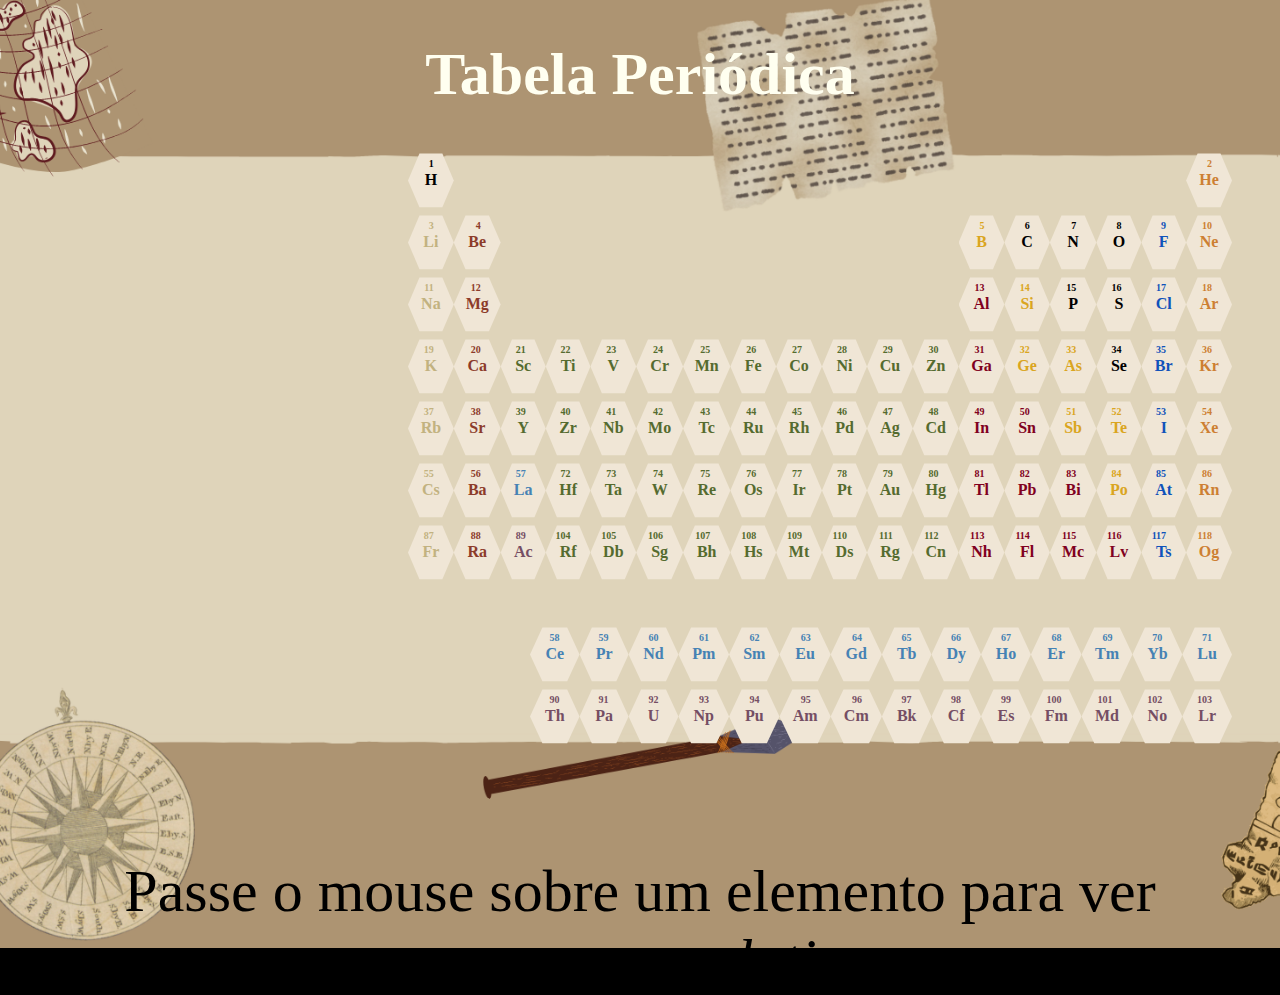
==== index.html @ 6f90566d "Update index.html" ====
<!DOCTYPE html>
<html lang="pt-BR">
<head>
    <meta charset="UTF-8">
    <meta name="viewport" content="width=device-width, initial-scale=1.0">
    <link rel="stylesheet" type="text/css" href="styles.css">
    
    <title>Tabela Periódica</title>

    <style>
    @font-face{
    font-family: 'fraktur shadowed';
    src: url("../fraktur_shadowed/FrakturShadowed.ttf");
}
    
    @font-face {
    font-family: 'enchanted land';
    src: url("../fonts/enchanted-land/Enchanted\Land.otf");
}

        h1{
            font-family: fraktur shadowed;
            font-size: 60px;
            text-align: center;
            color: #FFFFF0;
        }

         body {
            height: 100vh; /* altura total da janela */
            background-image: url('./3.png'); 
            background-size: cover; 
            background-position: center; 
            background-repeat: no-repeat; 
            background-color: black;
}

        table {
            border-collapse: collapse;
            margin: 40px;
            margin-left: 400px;
            margin-bottom: 20px; 
            
        }
        td, th {
            width: 60px;
            height: 60px;
            text-align: center;
            vertical-align:middle;
            position: relative;
            clip-path: polygon(25% 6.7%, 75% 6.7%, 100% 50%, 75% 93.3%, 25% 93.3%, 0% 50%);
            font-weight: bold;
        }

        .align-right {
            text-align: right;
            margin-left: 122px;
            margin-right: 0;
            width: fit-content;
}


        .bg {
            background-color: #f0e6d6;
        }
        .color1 {
            color: #c2b280; 
            background-color: #f0e6d6;
        }
        .color2 {
            color: #8c3b2a; 
            background-color: #f0e6d6;
        }
        .color3 {
            color: #556b2f;
            background-color: #f0e6d6;
        }   
        .color4 {
            color: #daa520;
            background-color: #f0e6d6;
        }   
        .color5 {
            color: #800020;
            background-color: #f0e6d6;
        }
        .color6{
            color: #0f52ba;
            background-color: #f0e6d6;
        }
        .color7{
            color: #cd7f32;
            background-color: #f0e6d6;
        }
        .color8 {
            color: #4682b4;
            background-color: #f0e6d6;
        }
        .color9{
            color: #754e64;
            background-color: #f0e6d6;
        }    

        .symbol {
    font-size: 16px;
    line-height: 1;
}
        .symbol sub {
    font-size: 10px;
    position: absolute;
    top: 10px;
    right: 20px;
}

.element {
            cursor: pointer;
        }

        #details {
            margin-top: 20px;
            font-size: 1.2em;
        }
    </style>
</head>

<body>

    <div class="content">
        <h1>Tabela Periódica</h1>
    </div>

    <table>
        <tr>
            <th class="bg">
                <div class="symbol" onmouseover="showElementDetails('Hydrogen')">
                H <sub>1</sub></div></a>
            </th> 
            <td></td>
            <td></td>
            <td></td> 
            <td></td>
            <td></td>
            <td></td>
            <td></td>
            <td></td>
            <td></td>
            <td></td>
            <td></td>
            <td></td>
            <td></td>
            <td></td>
            <td></td>
            <td></td>
            <th class="color7" onmouseover="showElementDetails('Helium')">
                <div class="symbol">             
                He <sub>2</sub></div>
            </th>
        </tr>
        <tr>
            <th class="color1" onmouseover="showElementDetails('Lithium')">
                <div class="symbol">
                Li <sub>3</sub></div>
            </th>
            <td class="color2">
                <div class="symbol" onmouseover="showElementDetails('Beryllium')">
                Be <sub>4</sub></div>
            </td>
            <td></td>
            <td></td>
            <td></td>
            <td></td>
            <td></td>
            <td></td>
            <td></td>
            <td></td>
            <td></td>
            <td></td>
            <td class="color4" onmouseover="showElementDetails('Borium')">
                <div class="symbol">
                B <sub>5</sub></div></td>
                <td class="bg" onmouseover="showElementDetails('Carbonium')">
                    <div class="symbol">
                    C <sub>6</sub></div>
                </td>
                <td class="bg" onmouseover="showElementDetails('Nitrogenium')">
                    <div class="symbol">        
                    N <sub>7</sub></div>
                </td>
                <td class="bg" onmouseover="showElementDetails('Oxygenium')">
                    <div class="symbol">  
                    O <sub>8</sub></div>
                </td>
                <td class="color6" onmouseover="showElementDetails('Fluorum')">
                    <div class="symbol"> 
                    F <sub>9</sub></div>
                </td>
                <th class="color7" onmouseover="showElementDetails('Neon')">
                    <div class="symbol">     
                    Ne <sub>10</sub></div>
                </th>
        </tr>
        <tr>
            <th class="color1" onmouseover="showElementDetails('Natrium')">
                <div class="symbol">   
                Na <sub>11</sub></div>
            </th>
            <td class="color2" onmouseover="showElementDetails('Magnesium')">
                <div class="symbol">  
                Mg <sub>12</sub></div>
            </td>
            <td></td>
            <td></td>
            <td></td>
            <td></td>
            <td></td>
            <td></td>
            <td></td>
            <td></td>
            <td></td>
            <td></td>
            <td class="color5" onmouseover="showElementDetails('Alumen')">
                <div class="symbol">  
                Al <sub>13</sub></div>
            </td>
            <td class="color4" onmouseover="showElementDetails('Silicium')">
                <div class="symbol">  
                Si <sub>14</sub></div>
            </td>
            <td class="bg" onmouseover="showElementDetails('Phosphorus')">
                <div class="symbol"> 
                P <sub>15</sub></div>
            </td>
            <td class="bg" onmouseover="showElementDetails('Sulphur')">
                <div class="symbol"> 
                S <sub>16</sub></div>
            </td>
            <td class="color6" onmouseover="showElementDetails('Clorum')">
                <div class="symbol"> 
                Cl <sub>17</sub></div>
            </td>
            <th class="color7" onmouseover="showElementDetails('Argon')">
                <div class="symbol"> 
                Ar <sub>18</sub></div>
            </th>
            </tr>
        <tr>
            <th class="color1" onmouseover="showElementDetails('Kalium')">
                <div class="symbol"> 
                K <sub>19</sub></div>
            </th>
            <td class="color2" onmouseover="showElementDetails('Calcium')">
                <div class="symbol"> 
                Ca <sub>20</sub></div>
            </td>
            <td class="color3" onmouseover="showElementDetails('Scandium')">
                <div class="symbol"> 
                Sc <sub>21</sub></div>
            </td>
            <td class="color3" onmouseover="showElementDetails('Titanium')">
                <div class="symbol"> 
                Ti <sub>22</sub></div>
            </td>
            <td class="color3" onmouseover="showElementDetails('Vanadium')">
                <div class="symbol"> 
                V <sub>23</sub></div>
            </td>
            <td class="color3" onmouseover="showElementDetails('Chromium')">
                <div class="symbol"> 
                Cr <sub>24</sub></div>
            </td>
            <td class="color3" onmouseover="showElementDetails('Manganum')">
                <div class="symbol"> 
                Mn <sub>25</sub></div>
            </td>
            <td class="color3" onmouseover="showElementDetails('Ferrum')">
                <div class="symbol"> 
                Fe <sub>26</sub></div>
            </td>
            <td class="color3" onmouseover="showElementDetails('Cobaltum')">
                <div class="symbol"> 
                Co <sub>27</sub></div>
            </td>
            <td class="color3" onmouseover="showElementDetails('Niccolum')">
                <div class="symbol"> 
                Ni <sub>28</sub></div>
            </td>
            <td class="color3" onmouseover="showElementDetails('Cuprum')">
                <div class="symbol"> 
                Cu <sub>29</sub></div>
            </td>
            <td class="color3" onmouseover="showElementDetails('Zincum')">
                <div class="symbol"> 
                Zn <sub>30</sub></div>
            </td>
            <td class="color5" onmouseover="showElementDetails('Galium')">
                <div class="symbol"> 
                Ga <sub>31</sub></div>
            </td>
            <td class="color4" onmouseover="showElementDetails('Germanium')">
                <div class="symbol"> 
                Ge <sub>32</sub></div>
            </td>
            <td class="color4" onmouseover="showElementDetails('Arsenicum')">
                <div class="symbol"> 
                As <sub>33</sub></div>
            </td>
            <td class="bg" onmouseover="showElementDetails('Selenium')">
                <div class="symbol"> 
                Se <sub>34</sub></div>
            </td>
            <td class="color6" onmouseover="showElementDetails('Bromum')">
                <div class="symbol"> 
                Br <sub>35</sub></div>
            </td>
            <th class="color7" onmouseover="showElementDetails('Krypton')">
                <div class="symbol"> 
                Kr <sub>36</sub></div>
            </th>
        </tr>
        <tr>
            <th class="color1" onmouseover="showElementDetails('Rubidium')">
                <div class="symbol"> 
                Rb <sub>37</sub></div>
            </th>
            <td class="color2" onmouseover="showElementDetails('Strontium')">
                <div class="symbol"> 
                Sr <sub>38</sub></div>
            </td>
            <td class="color3" onmouseover="showElementDetails('Yttrium')">
                <div class="symbol"> 
                Y <sub>39</sub></div>
            </td>
            <td class="color3" onmouseover="showElementDetails('Zirconium')">
                <div class="symbol"> 
                Zr <sub>40</sub></div>
            </td>
            <td class="color3" onmouseover="showElementDetails('Niobium')">
                <div class="symbol"> 
                Nb <sub>41</sub></div>
            </td>
            <td class="color3" onmouseover="showElementDetails('Molybdenum')">
                <div class="symbol"> 
                Mo <sub>42</sub></div>
            </td>
            <td class="color3" onmouseover="showElementDetails('Technetium')">
                <div class="symbol"> 
                Tc <sub>43</sub></div>
            </td>
            <td class="color3" onmouseover="showElementDetails('Ruthenium')">
                <div class="symbol"> 
                Ru <sub>44</sub></div>
            </td>
            <td class="color3" onmouseover="showElementDetails('Rhodium')">
                <div class="symbol"> 
                Rh <sub>45</sub></div>
            </td>
            <td class="color3" onmouseover="showElementDetails('Palladium')">
                <div class="symbol"> 
                Pd <sub>46</sub></div>
            </td>
            <td class="color3" onmouseover="showElementDetails('Argentum')">
                <div class="symbol"> 
                Ag <sub>47</sub></div>
            </td>
            <td class="color3" onmouseover="showElementDetails('Cadmium')">
                <div class="symbol"> 
                Cd <sub>48</sub></div>
            </td>
            <td class="color5" onmouseover="showElementDetails('Indium')">
                <div class="symbol"> 
                In <sub>49</sub></div>
            </td>
            <td class="color5" onmouseover="showElementDetails('Stannum')">
                <div class="symbol"> 
                Sn <sub>50</sub></div>
            </td>
            <td class="color4" onmouseover="showElementDetails('Stibium')">
                <div class="symbol"> 
                Sb <sub>51</sub></div>
            </td>
            <td class="color4" onmouseover="showElementDetails('Tellurium')">
                <div class="symbol"> 
                Te <sub>52</sub></div>
                <td class="color6" onmouseover="showElementDetails('Iodum')">
                    <div class="symbol"> 
                    I <sub>53</sub></div>
                </td>
                <th class="color7" onmouseover="showElementDetails('Xenon')">
                    <div class="symbol"> 
                    Xe <sub>54</sub></div>
                </th>
        </tr>
        <tr>
            <th class="color1" onmouseover="showElementDetails('Caesium')">
                <div class="symbol"> 
                Cs <sub>55</sub></div>
            </th>
            <td class="color2" onmouseover="showElementDetails('Barium')">
                <div class="symbol"> 
                Ba <sub>56</sub></div>
            </td>
            <td class="color8" onmouseover="showElementDetails('Lanthanum')">
                <div class="symbol"> 
                La <sub>57</sub></div>
            </td>
            <td class="color3" onmouseover="showElementDetails('Hafnium')">
                <div class="symbol"> 
                Hf <sub>72</sub></div>
            </td>
            <td class="color3" onmouseover="showElementDetails('Tantalum')">
                <div class="symbol"> 
                Ta <sub>73</sub></div>
            </td>
            <td class="color3" onmouseover="showElementDetails('Wolframium')">
                <div class="symbol"> 
                W <sub>74</sub></div>
            </td>
            <td class="color3" onmouseover="showElementDetails('Rhenium')">
                <div class="symbol"> 
                Re <sub>75</sub></div>
            </td>
            <td class="color3" onmouseover="showElementDetails('Osmium')">
                <div class="symbol"> 
                Os <sub>76</sub></div>
            </td>
            <td class="color3" onmouseover="showElementDetails('Iridium')">
                <div class="symbol"> 
                Ir <sub>77</sub></div>
            </td>
            <td class="color3" onmouseover="showElementDetails('Platinum')">
                <div class="symbol"> 
                Pt <sub>78</sub></div>
            </td>
            <td class="color3" onmouseover="showElementDetails('Aurum')">
                <div class="symbol"> 
                Au <sub>79</sub></div>
            </td>
            <td class="color3" onmouseover="showElementDetails('Hydrargyrum')">
                <div class="symbol"> 
                Hg <sub>80</sub></div>
            </td>
            <td class="color5" onmouseover="showElementDetails('Thallium')">
                <div class="symbol"> 
                Tl <sub>81</sub></div>
            </td>
            <td class="color5" onmouseover="showElementDetails('Plumbum')">
                <div class="symbol"> 
                Pb <sub>82</sub></div>
            </td>
            <td class="color5" onmouseover="showElementDetails('Bismuthum')">
                <div class="symbol"> 
                Bi <sub>83</sub></div>
            </td>
            <td class="color4" onmouseover="showElementDetails('Polonium')">
                <div class="symbol"> 
                Po <sub>84</sub></div>
            </td>
            <td class="color6" onmouseover="showElementDetails('Astatum')">
                <div class="symbol"> 
                At <sub>85</sub></div>
            </td>
            <th class="color7" onmouseover="showElementDetails('Radon')">
                <div class="symbol"> 
                Rn <sub>86</sub></div>
            </th>
            </tr>
        <tr>
            <th class="color1" onmouseover="showElementDetails('Francium')">
                <div class="symbol"> 
                Fr <sub>87</sub></div>
            </th>
            <td class="color2" onmouseover="showElementDetails('Radium')">
                <div class="symbol"> 
                Ra <sub>88</sub></div>
            </td>
            <td class="color9" onmouseover="showElementDetails('Actinium')">
                <div class="symbol"> 
                Ac <sub>89</sub></div>
            </td>
            <td class="color3" onmouseover="showElementDetails('Rhuterfordium')">
                <div class="symbol"> 
                Rf <sub>104</sub></div>
            </td>
            <td class="color3" onmouseover="showElementDetails('Dubnium')">
                <div class="symbol"> 
                Db <sub>105</sub></div>
            </td>
            <td class="color3" onmouseover="showElementDetails('Seaborgium')">
                <div class="symbol"> 
                Sg <sub>106</sub></div>
            </td>
            <td class="color3" onmouseover="showElementDetails('Bohrium')">
                <div class="symbol"> 
                Bh <sub>107</sub></div>
            </td>
            <td class="color3" onmouseover="showElementDetails('Hassium')">
                <div class="symbol"> 
                Hs <sub>108</sub></div>
            </td>
            <td class="color3" onmouseover="showElementDetails('Meitnerium')">
                <div class="symbol"> 
                Mt <sub>109</sub></div>
            </td>
            <td class="color3" onmouseover="showElementDetails('Darmstadtium')">
                <div class="symbol"> 
                Ds <sub>110</sub></div>
            </td>
            <td class="color3" onmouseover="showElementDetails('Roentgenium')">
                <div class="symbol"> 
                Rg <sub>111</sub></div>
            </td>
            <td class="color3" onmouseover="showElementDetails('Copernicium')">
                <div class="symbol"> 
                Cn <sub>112</sub></div>
            </td>
            <td class="color5" onmouseover="showElementDetails('Nihonium')">
                <div class="symbol"> 
                Nh <sub>113</sub></div>
            </td>
            <td class="color5" onmouseover="showElementDetails('Flerovium')">
                <div class="symbol"> 
                Fl <sub>114</sub></div>
            </td>
            <td class="color5" onmouseover="showElementDetails('Moscovium')">
                <div class="symbol"> 
                Mc <sub>115</sub></div>
            </td>
            <td class="color5" onmouseover="showElementDetails('Livermorium')">
                <div class="symbol"> 
                Lv <sub>116</sub></div>
            </td>
            <td class="color6" onmouseover="showElementDetails('Tennessine')">
                <div class="symbol"> 
                Ts <sub>117</sub></div>
            </td>
            <th class="color7" onmouseover="showElementDetails('Oganesson')">
                <div class="symbol"> 
                Og <sub>118</sub></div>
            </th>
        </tr>
    </table>

    <div class="align-right">
    <table class="baixo">
        <tr>
            <th class="color8" onmouseover="showElementDetails('Cerium')">
                <div class="symbol"> 
                Ce <sub>58</sub></div>
            </th>
            <td class="color8" onmouseover="showElementDetails('Praseodymium')">
                <div class="symbol"> 
                Pr <sub>59</sub></div></td>
                <td class="color8" onmouseover="showElementDetails('Neodymium')">
                    <div class="symbol"> 
                    Nd <sub>60</sub></div>
                </td>
                <td class="color8" onmouseover="showElementDetails('Promethium')">
                    <div class="symbol"> 
                    Pm <sub>61</sub></div>
                </td>
                <td class="color8" onmouseover="showElementDetails('Samarium')">
                    <div class="symbol"> 
                    Sm <sub>62</sub></div>
                </td>
                <td class="color8" onmouseover="showElementDetails('Europium')">
                    <div class="symbol"> 
                    Eu <sub>63</sub></div>
                </td>
                <td class="color8" onmouseover="showElementDetails('Gadolinium')">
                    <div class="symbol"> 
                    Gd <sub>64</sub></div>
                </td>
                <td class="color8" onmouseover="showElementDetails('Terbium')">
                    <div class="symbol"> 
                    Tb <sub>65</sub></div>
                </td>
                <td class="color8" onmouseover="showElementDetails('Dysprosium')">
                    <div class="symbol"> 
                    Dy <sub>66</sub></div>
                </td>
                <td class="color8" onmouseover="showElementDetails('Holmium')">
                    <div class="symbol"> 
                    Ho <sub>67</sub></div>
                </td>
                <td class="color8" onmouseover="showElementDetails('Erbium')">
                    <div class="symbol"> 
                    Er <sub>68</sub></div>
                </td>
                <td class="color8" onmouseover="showElementDetails('Thulium')">
                    <div class="symbol"> 
                    Tm <sub>69</sub></div>
                </td>
                <td class="color8" onmouseover="showElementDetails('Ytterbium')">
                    <div class="symbol"> 
                    Yb <sub>70</sub></div>
                </td>
                <th class="color8" onmouseover="showElementDetails('Lutetium')">
                    <div class="symbol"> 
                    Lu <sub>71</sub></div>
                </th>
        </tr> 

        <tr>
            <th class="color9" onmouseover="showElementDetails('Thorium')">
                <div class="symbol"> 
                Th <sub>90</sub></div>
            </td>
            <td class="color9" onmouseover="showElementDetails('Protactinium')">
                <div class="symbol"> 
                Pa <sub>91</sub></div>
            </td>
            <td class="color9" onmouseover="showElementDetails('Uranium')">
                <div class="symbol"> 
                U <sub>92</sub></div>
            </td>
            <td class="color9" onmouseover="showElementDetails('Neptunium')">
                <div class="symbol"> 
                Np <sub>93</sub></div>
            </td>
            <td class="color9" onmouseover="showElementDetails('Plutonium')">
                <div class="symbol"> 
                Pu <sub>94</sub></div>
            </td>
            <td class="color9" onmouseover="showElementDetails('Americium')">
                <div class="symbol"> 
                Am <sub>95</sub></div>
            </td>
            <td class="color9" onmouseover="showElementDetails('Curium')">
                <div class="symbol"> 
                Cm <sub>96</sub></div>
            </td>
            <td class="color9" onmouseover="showElementDetails('Berkelium')">
                <div class="symbol"> 
                Bk <sub>97</sub></div>
            </td>
            <td class="color9" onmouseover="showElementDetails('Californium')">
                <div class="symbol"> 
                Cf <sub>98</sub></div>
            </td>
            <td class="color9" onmouseover="showElementDetails('Einsteinium')">
                <div class="symbol"> 
                Es <sub>99</sub></div>
            </td>
            <td class="color9" onmouseover="showElementDetails('Fermium')">
                <div class="symbol"> 
                Fm <sub>100</sub></div>
            </td>
            <td class="color9" onmouseover="showElementDetails('Mendelevium')">
                <div class="symbol"> 
                Md <sub>101</sub></div>
            </td>
            <td class="color9" onmouseover="showElementDetails('Nobelium')">
                <div class="symbol"> 
                No <sub>102</sub></div>
            </td>
            <th class="color9" onmouseover="showElementDetails('Lawrencium')">
                <div class="symbol"> 
                Lr <sub>103</sub></div>
            </th>
        </tr>
    </table>
</div>

<div id="details" style="font-family: enchanted land; font-size: 60px; margin: 110px; text-align: center;"> Passe o mouse sobre um elemento para ver seu nome em <em>latim</em>.</div>

<script>
    function showElementDetails(element) {
        document.getElementById("details").innerText = "" + element;}
</script>

</body>
</html>
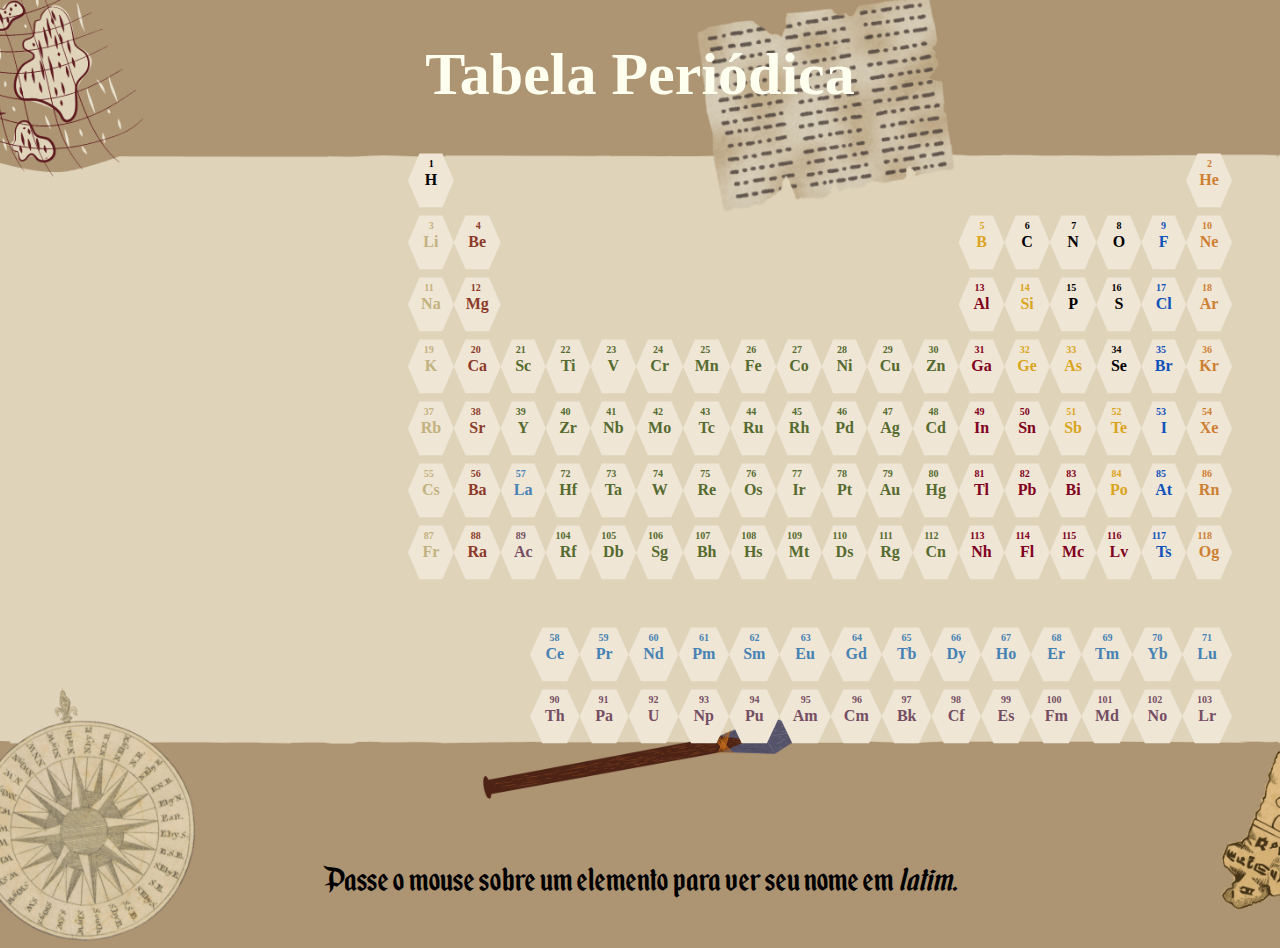
==== commit da5145bd: "Update index.html" ====
--- a/index.html
+++ b/index.html
@@ -8,14 +8,14 @@
     <title>Tabela Periódica</title>
 
     <style>
-    @font-face{
-    font-family: 'fraktur shadowed';
-    src: url("../fraktur_shadowed/FrakturShadowed.ttf");
+ @font-face {
+    font-family: 'Fraktur Shadowed';
+    src: url('../fraktur_shadowed/FrakturShadowed.ttf') format('truetype');
 }
-    
-    @font-face {
-    font-family: 'enchanted land';
-    src: url("../fonts/enchanted-land/Enchanted\Land.otf");
+
+@font-face {
+    font-family: 'Enchanted Land';
+    src: url('../fonts/enchanted-land/Enchanted-Land.otf') format('opentype');
 }
 
         h1{
@@ -659,7 +659,7 @@
     </table>
 </div>
 
-<div id="details" style="font-family: enchanted land; font-size: 60px; margin: 110px; text-align: center;"> Passe o mouse sobre um elemento para ver seu nome em <em>latim</em>.</div>
+<div id="details" style="font-family: enchanted land; font-size: 40px; margin: 110px; text-align: center;"> Passe o mouse sobre um elemento para ver seu nome em <em>latim</em>.</div>
 
 <script>
     function showElementDetails(element) {
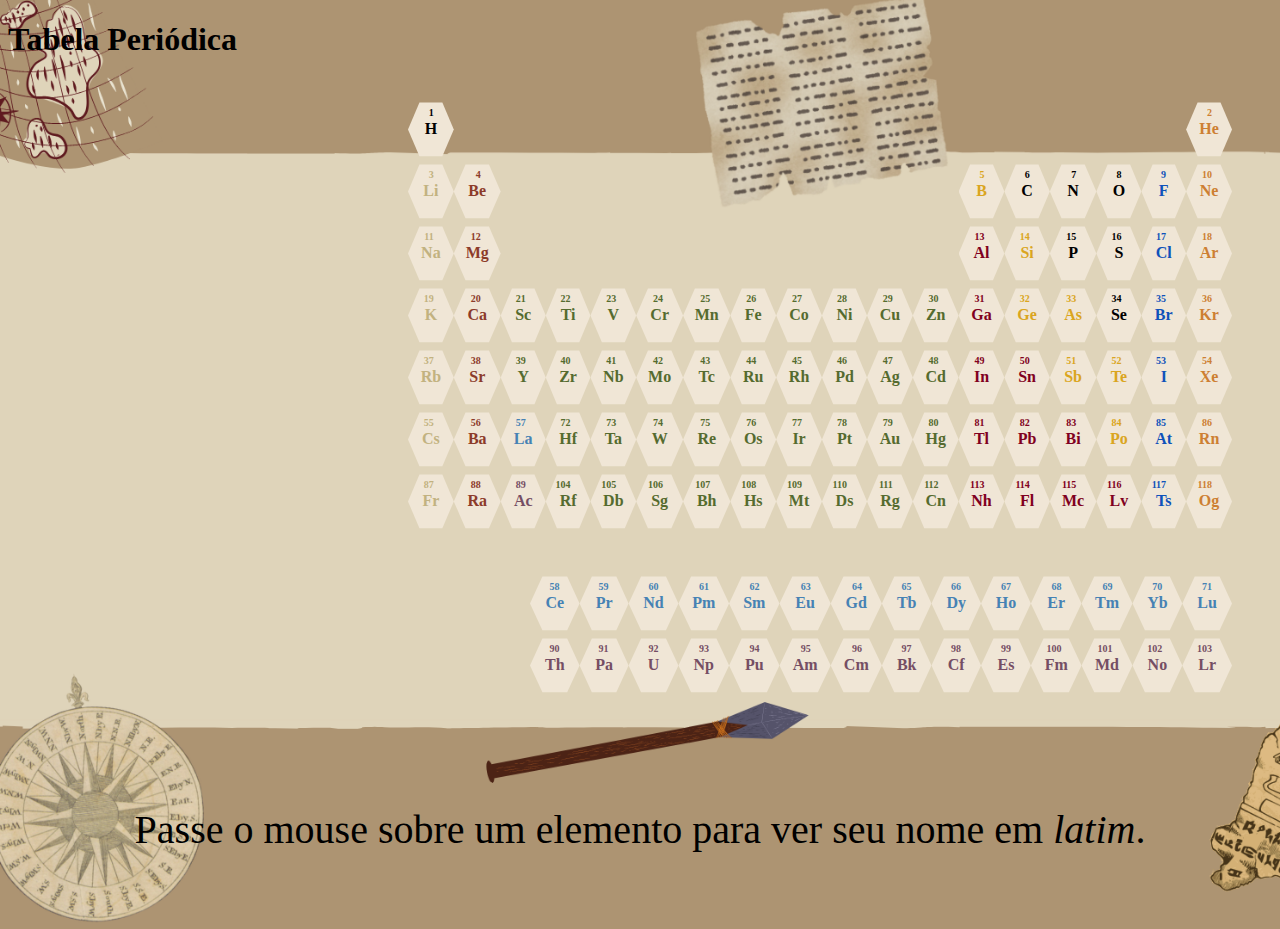
==== commit 376e9044: "Update index.html" ====
--- a/index.html
+++ b/index.html
@@ -8,15 +8,9 @@
     <title>Tabela Periódica</title>
 
     <style>
- @font-face {
-    font-family: 'Fraktur Shadowed';
-    src: url('../fraktur_shadowed/FrakturShadowed.ttf') format('truetype');
-}
-
-@font-face {
-    font-family: 'Enchanted Land';
-    src: url('../fonts/enchanted-land/Enchanted-Land.otf') format('opentype');
-}
+src: url('/fraktur_shadowed/FrakturShadowed.ttf') format('truetype');
+src: url('/fonts/enchanted-land/Enchanted Land.otf') format('opentype');
+
 
         h1{
             font-family: fraktur shadowed;
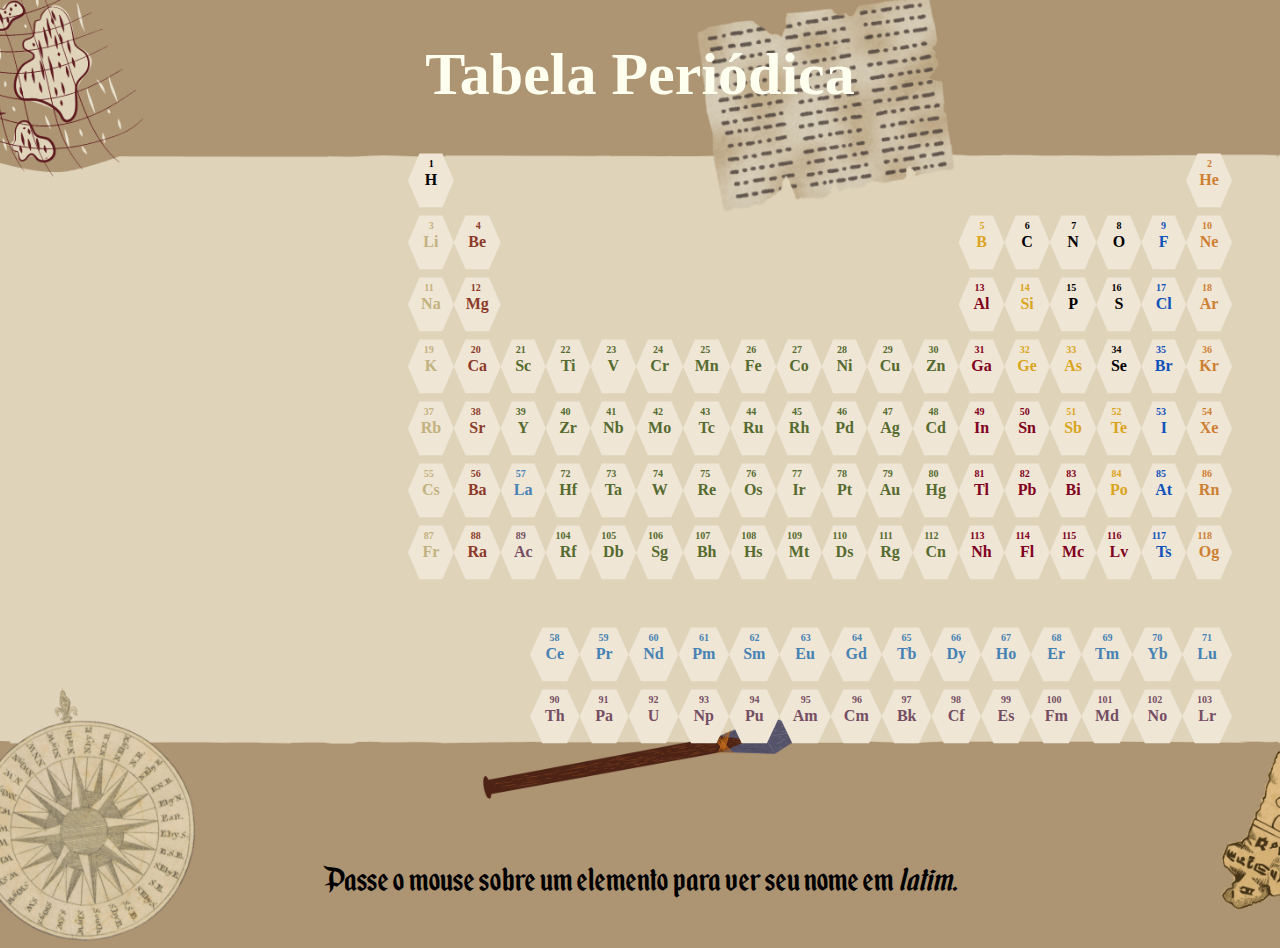
==== commit d0f0d2bb: "Update index.html" ====
--- a/index.html
+++ b/index.html
@@ -8,9 +8,15 @@
     <title>Tabela Periódica</title>
 
     <style>
-src: url('/fraktur_shadowed/FrakturShadowed.ttf') format('truetype');
-src: url('/fonts/enchanted-land/Enchanted Land.otf') format('opentype');
-
+@font-face {
+    font-family: 'Fraktur Shadowed';
+    src: url('../fraktur_shadowed/FrakturShadowed.ttf') format('truetype');
+}
+
+@font-face {
+    font-family: 'Enchanted Land';
+    src: url('../fonts/enchanted-land/Enchanted-Land.otf') format('opentype');
+}
 
         h1{
             font-family: fraktur shadowed;
